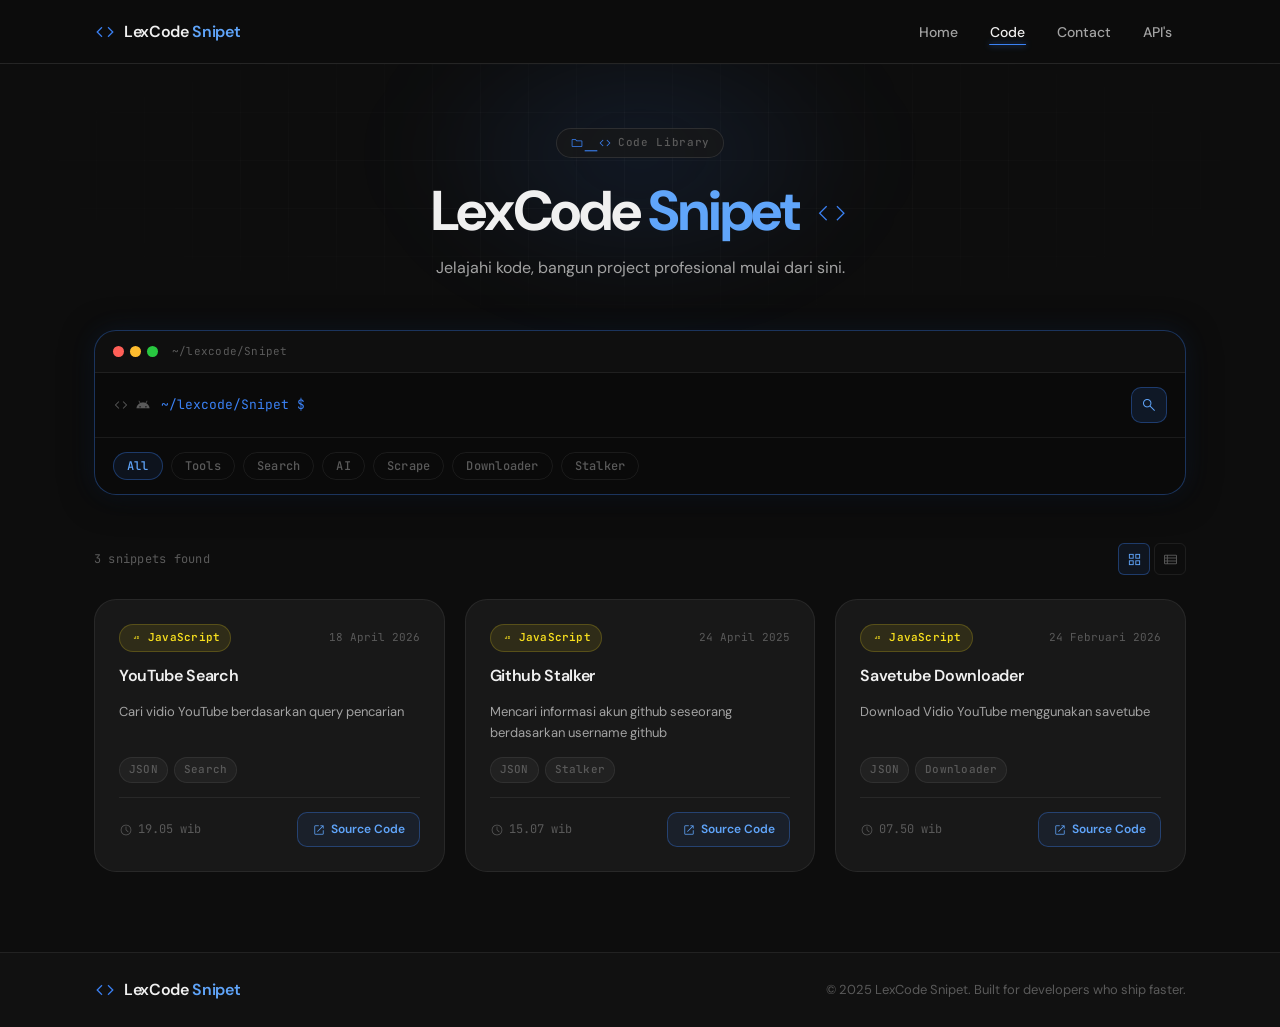
==== explore/index.html @ 73a0dd70 "simple-snippet" ====
<!DOCTYPE html>
<html lang="id">
<head>
    <meta charset="UTF-8">
    <meta name="viewport" content="width=device-width, initial-scale=1.0">
    <meta name="description" content="Jelajahi koleksi snippet kode premium — LexCode Snipet">
    <title>Code Snippets — LexCode Snipet</title>
    <link rel="preconnect" href="https://fonts.googleapis.com">
    <link rel="preconnect" href="https://fonts.gstatic.com" crossorigin>
    <link href="https://fonts.googleapis.com/css2?family=DM+Sans:ital,opsz,wght@0,9..40,300;0,9..40,400;0,9..40,500;0,9..40,600;0,9..40,700&family=JetBrains+Mono:wght@300;400;500;600&display=swap" rel="stylesheet">
    <link rel="stylesheet" href="https://fonts.googleapis.com/css2?family=Material+Symbols+Outlined:opsz,wght,FILL,GRAD@24,300,0,0">

    <link rel="stylesheet" href="snippet.css">
</head>
<body>
    <nav class="navbar" id="navbar">
        <div class="nav-container">
            <a href="../../index.html" class="nav-logo">
                <span class="material-symbols-outlined nav-logo-icon">code</span>
                <span class="nav-logo-text">
                    <span class="logo-lex">LexCode</span><span class="logo-snipet"> Snipet</span>
                </span>
            </a>
            <ul class="nav-menu" id="navMenu">
                <li><a href="../../index.html" class="nav-link">Home</a></li>
                <li><a href="#" class="nav-link active">Code</a></li>
                <li><a href="https://wa.me/6281239075413" class="nav-link">Contact</a></li>
                <li><a href="https://api.lexcode.biz.id" class="nav-link">API's</a></li>
            </ul>
            <button class="burger" id="burger" aria-label="Toggle navigation" aria-expanded="false">
                <span class="burger-line"></span>
                <span class="burger-line"></span>
                <span class="burger-line"></span>
            </button>
        </div>
        <div class="mobile-menu" id="mobileMenu" aria-hidden="true">
            <a href="../../index.html" class="mobile-link">Home</a>
            <a href="#" class="mobile-link active">Code</a>
            <a href="https://wa.me/6281239075413" class="mobile-link">Contact</a>
            <a href="https://api.lexcode.biz.id" class="mobile-link">API's</a>
        </div>
    </nav>

    <main class="snippet-main">
        <header class="page-header">
            <div class="header-bg" aria-hidden="true">
                <div class="bg-grid"></div>
                <div class="bg-glow"></div>
            </div>
            <div class="container">
                <div class="header-content">
                    <div class="header-badge">
                        <span class="material-symbols-outlined">folder_code</span>
                        Code Library
                    </div>
                    <h1 class="page-title">
                        <span class="title-lex">LexCode</span>
                        <span class="title-snipet"> Snipet</span>
                        <span class="title-icon material-symbols-outlined">code</span>
                    </h1>
                    <p class="page-subtitle">
                        Jelajahi kode, bangun project profesional mulai dari sini.
                    </p>
                </div>
            </div>
        </header>

        <section class="search-section">
            <div class="container">
                <div class="terminal-search-wrap">
                    <div class="terminal-toolbar" aria-hidden="true">
                        <span class="dot dot-red"></span>
                        <span class="dot dot-yellow"></span>
                        <span class="dot dot-green"></span>
                        <span class="terminal-label">~/lexcode/Snipet</span>
                    </div>

                    <div class="terminal-input-row">
                        <div class="terminal-icons" aria-hidden="true">
                            <span class="material-symbols-outlined t-icon">code</span>
                            <span class="material-symbols-outlined t-icon">android</span>
                        </div>

                        <span class="terminal-prompt" aria-hidden="true">~/lexcode/Snipet $</span>

                        <input
                            type="text"
                            class="terminal-input"
                            id="searchInput"
                            placeholder="search snippet..."
                            autocomplete="off"
                            spellcheck="false"
                            aria-label="Cari snippet"
                        >

                        <button class="search-btn" id="searchBtn" aria-label="Cari">
                            <span class="material-symbols-outlined">search</span>
                        </button>
                    </div>

                    <div class="filter-tags" role="group" aria-label="Filter kategori">
                        <button class="filter-tag active" data-filter="all">All</button>
                        <button class="filter-tag" data-filter="tools">Tools</button>
                        <button class="filter-tag" data-filter="search">Search</button>
                        <button class="filter-tag" data-filter="ai">AI</button>
                        <button class="filter-tag" data-filter="scrape">Scrape</button>
                        <button class="filter-tag" data-filter="dwn">Downloader</button>
                        <button class="filter-tag" data-filter="stalker">Stalker</button>
                    </div>
                </div>
            </div>
        </section>

        <section class="cards-section">
            <div class="container">
                <div class="result-meta">
                    <span class="result-count" id="resultCount">6 snippets found</span>
                    <div class="view-controls" aria-label="Tampilan">
                        <button class="view-btn active" data-view="grid" aria-label="Grid view">
                            <span class="material-symbols-outlined">grid_view</span>
                        </button>
                        <button class="view-btn" data-view="list" aria-label="List view">
                            <span class="material-symbols-outlined">view_list</span>
                        </button>
                    </div>
                </div>

                <div class="cards-grid" id="cardsGrid">
                    <article class="snippet-card" data-lang="search" data-id="yt_w8cgbl">
                        <div class="card-header">
                            <div class="card-lang-badge javascript">
                                <span class="material-symbols-outlined">javascript</span>
                                JavaScript
                            </div>
                            <span class="card-date">18 April 2026</span>
                        </div>
                        <h3 class="card-title">YouTube Search</h3>
                        <p class="card-desc">
                            Cari vidio YouTube berdasarkan query pencarian
                        </p>
                        <div class="card-tags">
                            <span class="tag">JSON</span>
                            <span class="tag">Search</span>
                        </div>
                        <div class="card-footer">
                            <div class="card-meta">
                                <span class="material-symbols-outlined meta-icon">schedule</span>
                                <span>19.05 wib</span>
                            </div>
                            <a href="/code/ytsearch/?id=yt_w8cgbl" class="card-btn">
                                <span class="material-symbols-outlined">open_in_new</span>
                                Source Code
                            </a>
                        </div>
                    </article>
                    <article class="snippet-card" data-lang="stalker" data-id="gh_kvk5qc">
                        <div class="card-header">
                            <div class="card-lang-badge javascript">
                                <span class="material-symbols-outlined">javascript</span>
                                JavaScript
                            </div>
                            <span class="card-date">24 April 2025</span>
                        </div>
                        <h3 class="card-title">Github Stalker</h3>
                        <p class="card-desc">
                            Mencari informasi akun github seseorang berdasarkan username github
                       </p>
                        <div class="card-tags">
                            <span class="tag">JSON</span>
                            <span class="tag">Stalker</span>
                        </div>
                        <div class="card-footer">
                            <div class="card-meta">
                                <span class="material-symbols-outlined meta-icon">schedule</span>
                                <span>15.07 wib</span>
                            </div>
                            <a href="/code/github-stalk/?id=gh_kvk5qc" class="card-btn">
                                <span class="material-symbols-outlined">open_in_new</span>
                                Source Code
                            </a>
                        </div>
                    </article>
                    <article class="snippet-card" data-lang="dwn" data-id="yt_dl_93GhK2">
                        <div class="card-header">
                            <div class="card-lang-badge javascript">
                                <span class="material-symbols-outlined">javascript</span>
                                JavaScript
                            </div>
                            <span class="card-date">24 Februari 2026</span>
                        </div>
                        <h3 class="card-title">Savetube Downloader</h3>
                        <p class="card-desc">
                            Download Vidio YouTube menggunakan savetube
                        </p>
                        <div class="card-tags">
                            <span class="tag">JSON</span>
                            <span class="tag">Downloader</span>
                        </div>
                        <div class="card-footer">
                            <div class="card-meta">
                                <span class="material-symbols-outlined meta-icon">schedule</span>
                                <span>07.50 wib</span>
                            </div>
                            <a href="/code/savetube-dl/?id=yt_dl_93GhK2" class="card-btn">
                                <span class="material-symbols-outlined">open_in_new</span>
                                Source Code
                            </a>
                        </div>
                    </article>
                </div>
                <div class="empty-state" id="emptyState" hidden>
                    <span class="material-symbols-outlined empty-icon">search_off</span>
                    <h3 class="empty-title">Upps, No snippets found</h3>
                    <p class="empty-desc">Coba kata kunci lain atau pilih filter yang berbeda.</p>
                </div>
            </div>
        </section>
    </main>

    <footer class="footer">
        <div class="container">
            <div class="footer-inner">
                <a href="/index.html" class="nav-logo">
                    <span class="material-symbols-outlined nav-logo-icon">code</span>
                    <span class="nav-logo-text">
                        <span class="logo-lex">LexCode</span><span class="logo-snipet"> Snipet</span>
                    </span>
                </a>
                <p class="footer-copy">&copy; 2025 LexCode Snipet. Built for developers who ship faster.</p>
            </div>
        </div>
    </footer>
    <script src="index.js"></script>
</body>
</html>
---- explore/snippet.css ----
/* ================================================
   LEXCODE SNIPET — snippet.css (Snippet Page)
   ================================================ */

/* ------------------------------------------------
   CSS Variables & Reset (same as landing)
------------------------------------------------ */
:root {
    --bg-primary:      #0d0d0d;
    --bg-secondary:    #111111;
    --bg-card:         #181818;
    --bg-elevated:     #1e1e1e;
    --bg-glass:        rgba(24, 24, 24, 0.72);
    --bg-terminal:     #0a0a0a;

    --border:          rgba(255, 255, 255, 0.07);
    --border-soft:     rgba(255, 255, 255, 0.10);
    --border-hover:    rgba(255, 255, 255, 0.18);
    --border-accent:   rgba(59, 130, 246, 0.35);

    --text-primary:    #f0f0f0;
    --text-secondary:  #a3a3a3;
    --text-muted:      #5a5a5a;

    --accent:          #3b82f6;
    --accent-bright:   #60a5fa;
    --accent-glow:     rgba(59, 130, 246, 0.15);
    --accent-glow-md:  rgba(59, 130, 246, 0.25);

    /* Lang colors */
    --js-color:      #f7df1e;
    --js-bg:         rgba(247, 223, 30, 0.1);
    --node-color:    #68a063;
    --node-bg:       rgba(104, 160, 99, 0.1);
    --py-color:      #3572A5;
    --py-bg:         rgba(53, 114, 165, 0.12);
    --css-color:     #563d7c;
    --css-bg:        rgba(86, 61, 124, 0.12);
    --react-color:   #61dafb;
    --react-bg:      rgba(97, 218, 251, 0.08);

    --radius-sm:   6px;
    --radius-md:   10px;
    --radius-lg:   16px;
    --radius-xl:   22px;
    --radius-full: 9999px;

    --transition-fast:   150ms ease;
    --transition-base:   220ms ease;
    --transition-smooth: 350ms cubic-bezier(0.4, 0, 0.2, 1);

    --shadow-md:    0 4px 16px rgba(0,0,0,0.5);
    --shadow-glow:  0 0 40px rgba(59, 130, 246, 0.12);

    --nav-h: 64px;
    --font-body: 'DM Sans', system-ui, sans-serif;
    --font-mono: 'JetBrains Mono', 'Fira Code', monospace;
}

*, *::before, *::after { box-sizing: border-box; margin: 0; padding: 0; }

html {
    scroll-behavior: smooth;
    scroll-padding-top: var(--nav-h);
    -webkit-text-size-adjust: 100%;
}

body {
    font-family: var(--font-body);
    background-color: var(--bg-primary);
    color: var(--text-primary);
    line-height: 1.6;
    min-height: 100vh;
    overflow-x: hidden;
    -webkit-font-smoothing: antialiased;
}

a    { color: inherit; text-decoration: none; }
ul   { list-style: none; }
img  { display: block; max-width: 100%; }
button { font-family: inherit; cursor: pointer; border: none; background: none; }

.container {
    width: 100%;
    max-width: 1140px;
    margin: 0 auto;
    padding: 0 24px;
}

/* ------------------------------------------------
   ANIMATIONS
------------------------------------------------ */
@keyframes fadeUp {
    from { opacity: 0; transform: translateY(20px); }
    to   { opacity: 1; transform: translateY(0); }
}
@keyframes pulse-glow {
    0%, 100% { opacity: 0.5; }
    50%       { opacity: 0.9; }
}
@keyframes blink {
    0%, 100% { opacity: 1; }
    50%       { opacity: 0; }
}
@keyframes slideDown {
    from { opacity: 0; transform: translateY(-10px); }
    to   { opacity: 1; transform: translateY(0); }
}


/* ------------------------------------------------
   NAVBAR (identical to landing page)
------------------------------------------------ */
.navbar {
    position: fixed;
    top: 0; left: 0; right: 0;
    z-index: 1000;
    height: var(--nav-h);
    background: rgba(13, 13, 13, 0.65);
    backdrop-filter: blur(18px) saturate(180%);
    -webkit-backdrop-filter: blur(18px) saturate(180%);
    border-bottom: 1px solid var(--border-soft);
    transition: background var(--transition-base), box-shadow var(--transition-base);
}
.navbar.scrolled {
    background: rgba(13, 13, 13, 0.92);
    box-shadow: 0 1px 24px rgba(0,0,0,0.6);
}

.nav-container {
    display: flex;
    align-items: center;
    justify-content: space-between;
    height: var(--nav-h);
    max-width: 1140px;
    margin: 0 auto;
    padding: 0 24px;
}

.nav-logo {
    display: flex;
    align-items: center;
    gap: 8px;
    text-decoration: none;
    user-select: none;
}
.nav-logo-icon {
    color: var(--accent);
    font-size: 22px;
    font-variation-settings: 'FILL' 0, 'wght' 300;
}
.nav-logo-text { font-size: 16px; font-weight: 600; letter-spacing: -0.02em; }
.logo-lex    { color: var(--text-primary); }
.logo-snipet { color: var(--accent-bright); }

.nav-menu { display: flex; align-items: center; gap: 4px; }

.nav-link {
    position: relative;
    padding: 6px 14px;
    font-size: 14px;
    font-weight: 500;
    color: var(--text-secondary);
    border-radius: var(--radius-sm);
    transition: color var(--transition-fast);
}
.nav-link::after {
    content: '';
    position: absolute;
    bottom: 2px; left: 50%;
    transform: translateX(-50%);
    width: 0; height: 1.5px;
    background: var(--accent);
    box-shadow: 0 0 6px var(--accent);
    border-radius: var(--radius-full);
    transition: width var(--transition-base);
}
.nav-link:hover, .nav-link.active { color: var(--text-primary); }
.nav-link:hover::after, .nav-link.active::after { width: 60%; }

.burger {
    display: none;
    flex-direction: column;
    gap: 5px;
    width: 32px;
    padding: 4px;
    cursor: pointer;
}
.burger-line {
    display: block;
    width: 100%; height: 1.5px;
    background: var(--text-secondary);
    border-radius: var(--radius-full);
    transition: transform var(--transition-smooth), opacity var(--transition-fast);
}
.burger.open .burger-line:nth-child(1) { transform: translateY(6.5px) rotate(45deg); background: var(--text-primary); }
.burger.open .burger-line:nth-child(2) { opacity: 0; }
.burger.open .burger-line:nth-child(3) { transform: translateY(-6.5px) rotate(-45deg); background: var(--text-primary); }

.mobile-menu {
    display: none;
    flex-direction: column;
    background: rgba(15, 15, 15, 0.97);
    backdrop-filter: blur(20px);
    border-top: 1px solid var(--border);
    padding: 12px 0 16px;
    max-height: 0;
    overflow: hidden;
    transition: max-height 0.35s cubic-bezier(0.4, 0, 0.2, 1);
}
.mobile-menu.open { max-height: 300px; }

.mobile-link {
    padding: 11px 28px;
    font-size: 14px;
    font-weight: 500;
    color: var(--text-secondary);
    transition: color var(--transition-fast), padding-left var(--transition-base);
    border-left: 2px solid transparent;
}
.mobile-link:hover, .mobile-link.active {
    color: var(--text-primary);
    padding-left: 36px;
    border-left-color: var(--accent);
}


/* ------------------------------------------------
   MAIN WRAPPER
------------------------------------------------ */
.snippet-main {
    padding-top: var(--nav-h);
}


/* ------------------------------------------------
   PAGE HEADER
------------------------------------------------ */
.page-header {
    position: relative;
    padding: 64px 0 48px;
    text-align: center;
    overflow: hidden;
}

.header-bg {
    position: absolute;
    inset: 0;
    pointer-events: none;
    z-index: 0;
}
.bg-grid {
    position: absolute;
    inset: 0;
    background-image:
        linear-gradient(rgba(255,255,255,0.025) 1px, transparent 1px),
        linear-gradient(90deg, rgba(255,255,255,0.025) 1px, transparent 1px);
    background-size: 48px 48px;
    mask-image: radial-gradient(ellipse 70% 80% at 50% 40%, black 20%, transparent 80%);
    -webkit-mask-image: radial-gradient(ellipse 70% 80% at 50% 40%, black 20%, transparent 80%);
}
.bg-glow {
    position: absolute;
    top: -60px; left: 50%;
    transform: translateX(-50%);
    width: 500px; height: 300px;
    background: radial-gradient(ellipse, rgba(59, 130, 246, 0.12) 0%, transparent 70%);
    filter: blur(40px);
    animation: pulse-glow 5s ease-in-out infinite;
}

.header-content {
    position: relative;
    z-index: 1;
    animation: fadeUp 0.5s ease both;
}

.header-badge {
    display: inline-flex;
    align-items: center;
    gap: 6px;
    padding: 5px 13px;
    border: 1px solid var(--border-soft);
    border-radius: var(--radius-full);
    background: var(--bg-glass);
    font-size: 11px;
    font-weight: 500;
    font-family: var(--font-mono);
    color: var(--text-muted);
    letter-spacing: 0.06em;
    margin-bottom: 24px;
    backdrop-filter: blur(10px);
}
.header-badge .material-symbols-outlined {
    font-size: 14px;
    color: var(--accent);
    font-variation-settings: 'FILL' 0, 'wght' 300;
}

.page-title {
    font-size: clamp(2rem, 6vw, 3.5rem);
    font-weight: 700;
    letter-spacing: -0.04em;
    line-height: 1.05;
    margin-bottom: 14px;
}
.title-lex    { color: var(--text-primary); }
.title-snipet { color: var(--accent-bright); }
.title-icon {
    display: inline;
    font-size: 0.6em;
    color: var(--accent);
    vertical-align: middle;
    font-variation-settings: 'FILL' 0, 'wght' 200;
    margin-left: 8px;
    position: relative;
    top: -2px;
}

.page-subtitle {
    font-size: 1rem;
    color: var(--text-secondary);
    max-width: 480px;
    margin: 0 auto;
    line-height: 1.7;
}


/* ------------------------------------------------
   TERMINAL SEARCH
------------------------------------------------ */
.search-section {
    padding: 0 0 48px;
}

.terminal-search-wrap {
    border: 1px solid var(--border-soft);
    border-radius: var(--radius-xl);
    background: var(--bg-terminal);
    overflow: hidden;
    box-shadow: 0 4px 32px rgba(0,0,0,0.5), 0 0 0 1px rgba(255,255,255,0.04);
    transition: border-color var(--transition-smooth), box-shadow var(--transition-smooth);
}
.terminal-search-wrap:focus-within {
    border-color: var(--border-accent);
    box-shadow: 0 4px 32px rgba(0,0,0,0.5), 0 0 24px rgba(59, 130, 246, 0.12);
}

/* Toolbar */
.terminal-toolbar {
    display: flex;
    align-items: center;
    gap: 6px;
    padding: 12px 18px;
    border-bottom: 1px solid var(--border);
    background: rgba(255,255,255,0.02);
}
.dot {
    width: 11px; height: 11px;
    border-radius: 50%;
    flex-shrink: 0;
}
.dot-red    { background: #ff5f57; }
.dot-yellow { background: #febc2e; }
.dot-green  { background: #28c840; }

.terminal-label {
    margin-left: 8px;
    font-family: var(--font-mono);
    font-size: 11px;
    color: var(--text-muted);
    letter-spacing: 0.02em;
}

/* Input row */
.terminal-input-row {
    display: flex;
    align-items: center;
    gap: 10px;
    padding: 14px 18px;
    border-bottom: 1px solid var(--border);
}

.terminal-icons {
    display: flex;
    gap: 6px;
    flex-shrink: 0;
}
.t-icon {
    font-size: 16px;
    color: var(--text-muted);
    font-variation-settings: 'FILL' 0, 'wght' 300;
}

.terminal-prompt {
    font-family: var(--font-mono);
    font-size: 13px;
    color: var(--accent);
    flex-shrink: 0;
    user-select: none;
}

.terminal-input {
    flex: 1;
    background: transparent;
    border: none;
    outline: none;
    font-family: var(--font-mono);
    font-size: 14px;
    color: var(--text-primary);
    caret-color: var(--accent);
    letter-spacing: 0.01em;
}
.terminal-input::placeholder {
    color: var(--text-muted);
}

/* Blinking cursor via pseudo on focused empty input */
.terminal-input:focus::placeholder { opacity: 0; }

.search-btn {
    flex-shrink: 0;
    width: 36px; height: 36px;
    border-radius: var(--radius-md);
    background: rgba(59, 130, 246, 0.12);
    border: 1px solid var(--border-accent);
    display: flex;
    align-items: center;
    justify-content: center;
    cursor: pointer;
    transition: background var(--transition-fast), transform var(--transition-fast);
}
.search-btn:hover {
    background: rgba(59, 130, 246, 0.22);
    transform: scale(1.06);
}
.search-btn:active { transform: scale(0.96); }
.search-btn .material-symbols-outlined {
    font-size: 18px;
    color: var(--accent-bright);
    font-variation-settings: 'FILL' 0, 'wght' 300;
}

/* Filter tags */
.filter-tags {
    display: flex;
    flex-wrap: wrap;
    gap: 8px;
    padding: 14px 18px;
}

.filter-tag {
    padding: 5px 13px;
    border-radius: var(--radius-full);
    font-size: 12px;
    font-weight: 500;
    font-family: var(--font-mono);
    color: var(--text-muted);
    border: 1px solid var(--border);
    background: transparent;
    cursor: pointer;
    transition: all var(--transition-fast);
    letter-spacing: 0.02em;
}
.filter-tag:hover {
    color: var(--text-secondary);
    border-color: var(--border-soft);
}
.filter-tag.active {
    color: var(--accent-bright);
    border-color: var(--border-accent);
    background: rgba(59, 130, 246, 0.08);
}


/* ------------------------------------------------
   CARDS SECTION
------------------------------------------------ */
.cards-section {
    padding: 0 0 80px;
}

.result-meta {
    display: flex;
    align-items: center;
    justify-content: space-between;
    margin-bottom: 24px;
}

.result-count {
    font-family: var(--font-mono);
    font-size: 12px;
    color: var(--text-muted);
    letter-spacing: 0.02em;
}

.view-controls {
    display: flex;
    gap: 4px;
}
.view-btn {
    width: 32px; height: 32px;
    border-radius: var(--radius-sm);
    border: 1px solid var(--border);
    background: transparent;
    display: flex;
    align-items: center;
    justify-content: center;
    cursor: pointer;
    transition: all var(--transition-fast);
}
.view-btn .material-symbols-outlined {
    font-size: 17px;
    color: var(--text-muted);
    font-variation-settings: 'FILL' 0, 'wght' 300;
}
.view-btn:hover, .view-btn.active {
    border-color: var(--border-accent);
    background: rgba(59, 130, 246, 0.08);
}
.view-btn.active .material-symbols-outlined,
.view-btn:hover .material-symbols-outlined {
    color: var(--accent-bright);
}


/* Cards Grid */
.cards-grid {
    display: grid;
    grid-template-columns: repeat(3, 1fr);
    gap: 20px;
    transition: grid-template-columns var(--transition-smooth);
}
.cards-grid.view-list {
    grid-template-columns: 1fr;
}

/* Individual card */
.snippet-card {
    display: flex;
    flex-direction: column;
    gap: 14px;
    padding: 24px;
    border: 1px solid var(--border);
    border-radius: var(--radius-xl);
    background: var(--bg-card);
    transition:
        border-color var(--transition-smooth),
        transform var(--transition-smooth),
        box-shadow var(--transition-smooth),
        opacity var(--transition-smooth);
    position: relative;
    overflow: hidden;
    animation: fadeUp 0.4s ease both;
}
.snippet-card::after {
    content: '';
    position: absolute;
    top: 0; left: 0; right: 0;
    height: 1px;
    background: linear-gradient(90deg, transparent, var(--accent-glow-md), transparent);
    opacity: 0;
    transition: opacity var(--transition-smooth);
}
.snippet-card:hover {
    border-color: var(--border-accent);
    transform: translateY(-5px);
    box-shadow: 0 12px 40px rgba(0,0,0,0.5), var(--shadow-glow);
}
.snippet-card:hover::after { opacity: 1; }

.snippet-card.hidden {
    display: none;
}

.card-header {
    display: flex;
    align-items: center;
    justify-content: space-between;
    gap: 8px;
}

.card-lang-badge {
    display: inline-flex;
    align-items: center;
    gap: 5px;
    padding: 4px 10px;
    border-radius: var(--radius-full);
    font-size: 11px;
    font-weight: 600;
    font-family: var(--font-mono);
    letter-spacing: 0.02em;
    border: 1px solid;
}
.card-lang-badge .material-symbols-outlined {
    font-size: 13px;
    font-variation-settings: 'FILL' 0, 'wght' 400;
}

.card-lang-badge.javascript {
    color: var(--js-color);
    background: var(--js-bg);
    border-color: rgba(247, 223, 30, 0.2);
}
.card-lang-badge.nodejs {
    color: var(--node-color);
    background: var(--node-bg);
    border-color: rgba(104, 160, 99, 0.2);
}
.card-lang-badge.python {
    color: #5b9bd5;
    background: rgba(91, 155, 213, 0.1);
    border-color: rgba(91, 155, 213, 0.2);
}
.card-lang-badge.css {
    color: #c792ea;
    background: rgba(199, 146, 234, 0.08);
    border-color: rgba(199, 146, 234, 0.2);
}
.card-lang-badge.react {
    color: var(--react-color);
    background: var(--react-bg);
    border-color: rgba(97, 218, 251, 0.2);
}

.card-date {
    font-family: var(--font-mono);
    font-size: 11px;
    color: var(--text-muted);
}

.card-title {
    font-size: 1rem;
    font-weight: 600;
    color: var(--text-primary);
    letter-spacing: -0.02em;
    line-height: 1.3;
}

.card-desc {
    font-size: 13px;
    color: var(--text-secondary);
    line-height: 1.65;
    flex: 1;
}

.card-tags {
    display: flex;
    flex-wrap: wrap;
    gap: 6px;
}
.tag {
    padding: 3px 9px;
    border-radius: var(--radius-full);
    font-size: 11px;
    font-weight: 500;
    font-family: var(--font-mono);
    color: var(--text-muted);
    background: rgba(255,255,255,0.04);
    border: 1px solid var(--border);
    letter-spacing: 0.02em;
}

.card-footer {
    display: flex;
    align-items: center;
    justify-content: space-between;
    gap: 8px;
    padding-top: 14px;
    border-top: 1px solid var(--border);
    margin-top: auto;
}

.card-meta {
    display: flex;
    align-items: center;
    gap: 5px;
    font-size: 12px;
    color: var(--text-muted);
    font-family: var(--font-mono);
}
.meta-icon {
    font-size: 14px;
    font-variation-settings: 'FILL' 0, 'wght' 300;
}

.card-btn {
    display: inline-flex;
    align-items: center;
    gap: 5px;
    padding: 7px 14px;
    border-radius: var(--radius-md);
    font-size: 12px;
    font-weight: 600;
    font-family: var(--font-body);
    color: var(--accent-bright);
    background: rgba(59, 130, 246, 0.08);
    border: 1px solid var(--border-accent);
    cursor: pointer;
    transition: all var(--transition-fast);
    text-decoration: none;
    white-space: nowrap;
}
.card-btn:hover {
    background: rgba(59, 130, 246, 0.18);
    border-color: var(--accent);
    transform: translateX(2px);
}
.card-btn .material-symbols-outlined {
    font-size: 14px;
    font-variation-settings: 'FILL' 0, 'wght' 300;
}


/* ------------------------------------------------
   EMPTY STATE
------------------------------------------------ */
.empty-state {
    text-align: center;
    padding: 80px 24px;
}
.empty-icon {
    font-size: 48px;
    color: var(--text-muted);
    display: block;
    margin: 0 auto 16px;
    font-variation-settings: 'FILL' 0, 'wght' 200;
}
.empty-title {
    font-size: 1.2rem;
    font-weight: 600;
    color: var(--text-secondary);
    margin-bottom: 8px;
}
.empty-desc {
    font-size: 14px;
    color: var(--text-muted);
}


/* ------------------------------------------------
   FOOTER
------------------------------------------------ */
.footer {
    border-top: 1px solid var(--border);
    padding: 24px 0;
    background: var(--bg-secondary);
}
.footer-inner {
    display: flex;
    align-items: center;
    justify-content: space-between;
    gap: 16px;
    flex-wrap: wrap;
}
.footer-copy {
    font-size: 13px;
    color: var(--text-muted);
}


/* ------------------------------------------------
   RESPONSIVE
------------------------------------------------ */
@media (max-width: 900px) {
    .cards-grid { grid-template-columns: repeat(2, 1fr); }
}

@media (max-width: 640px) {
    :root { --nav-h: 58px; }

    .nav-menu  { display: none; }
    .burger    { display: flex; }
    .mobile-menu { display: flex; }

    .page-header { padding: 48px 0 36px; }
    .search-section { padding: 0 0 36px; }

    .terminal-input-row { flex-wrap: wrap; gap: 8px; }
    .terminal-prompt { display: none; }
    .terminal-icons  { display: none; }

    .cards-grid { grid-template-columns: 1fr; }
    .cards-section { padding: 0 0 56px; }

    .footer-inner { flex-direction: column; text-align: center; }
    .result-meta { flex-wrap: wrap; gap: 10px; }
}

@media (max-width: 400px) {
    .filter-tags { gap: 6px; }
    .filter-tag  { padding: 4px 10px; font-size: 11px; }
}
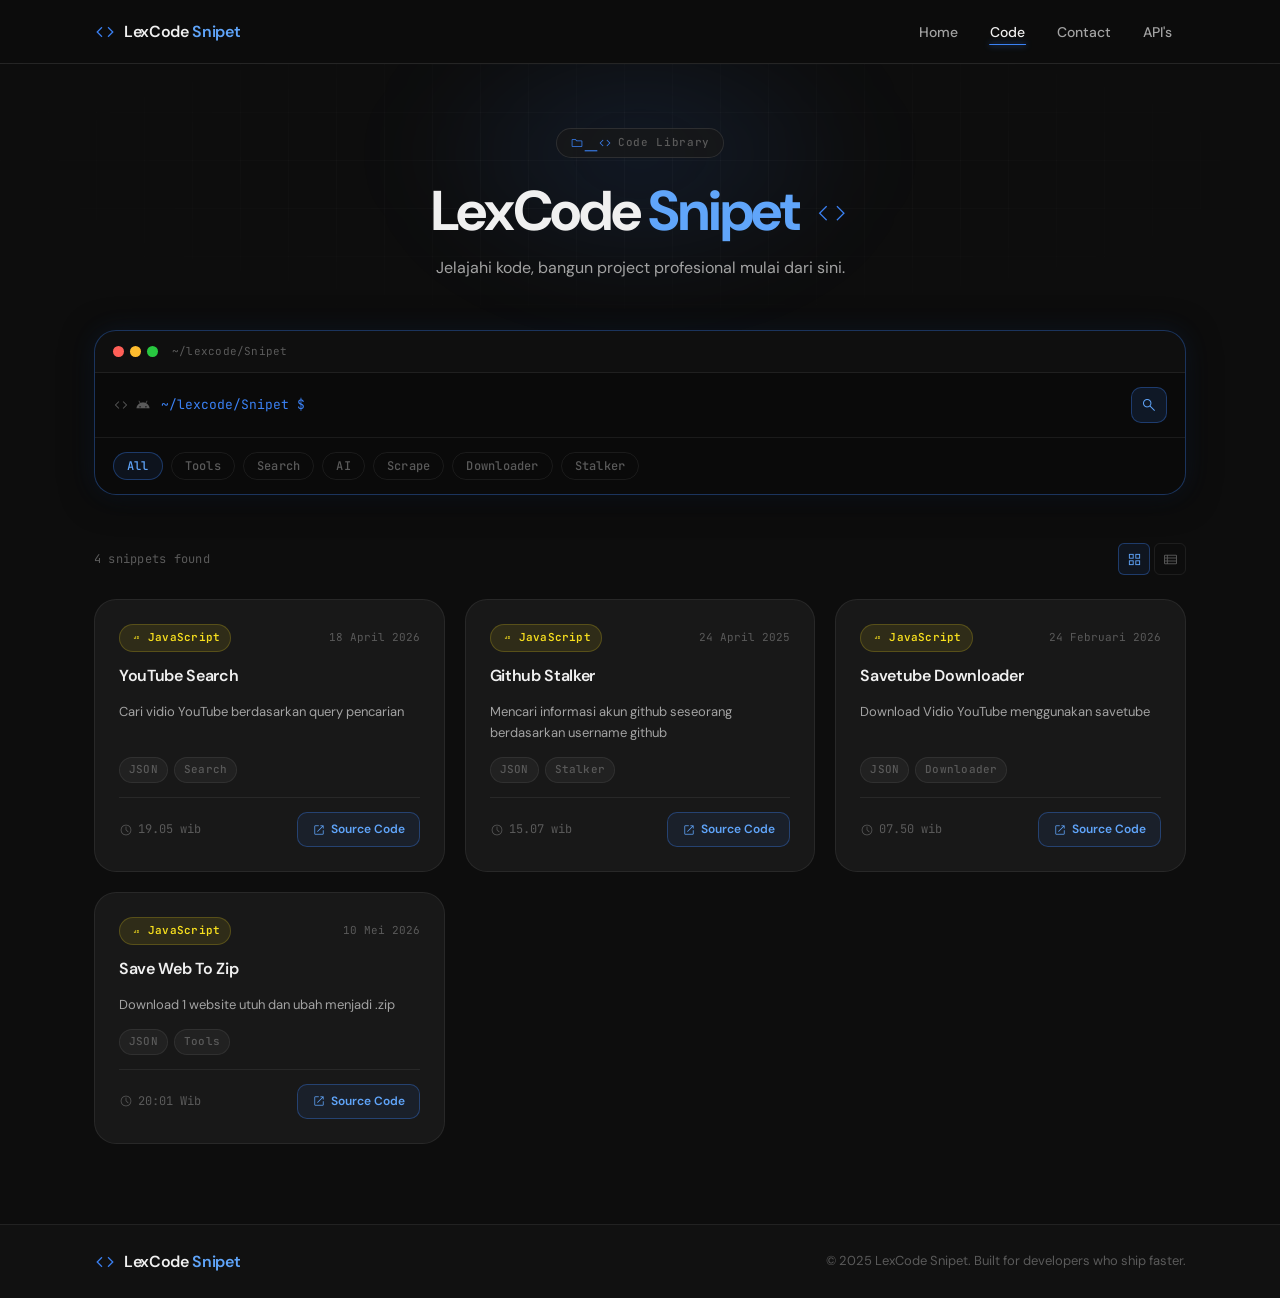
==== commit 2b95ca50: "Add saveweb2zip" ====
--- a/explore/index.html
+++ b/explore/index.html
@@ -10,7 +10,7 @@
     <link href="https://fonts.googleapis.com/css2?family=DM+Sans:ital,opsz,wght@0,9..40,300;0,9..40,400;0,9..40,500;0,9..40,600;0,9..40,700&family=JetBrains+Mono:wght@300;400;500;600&display=swap" rel="stylesheet">
     <link rel="stylesheet" href="https://fonts.googleapis.com/css2?family=Material+Symbols+Outlined:opsz,wght,FILL,GRAD@24,300,0,0">
 
-    <link rel="stylesheet" href="snippet.css">
+    <link rel="stylesheet" href="/explore/snippet.css">
 </head>
 <body>
     <nav class="navbar" id="navbar">
@@ -207,6 +207,32 @@
                             </a>
                         </div>
                     </article>
+                     <article class="snippet-card" data-lang="tools" data-id="sv_2zipLzS">
+                        <div class="card-header">
+                            <div class="card-lang-badge javascript">
+                                <span class="material-symbols-outlined">javascript</span>
+                                JavaScript
+                            </div>
+                            <span class="card-date">10 Mei 2026</span>
+                        </div>
+                        <h3 class="card-title">Save Web To Zip</h3>
+                        <p class="card-desc">
+                            Download 1 website utuh dan ubah menjadi .zip</p>
+                        <div class="card-tags">
+                            <span class="tag">JSON</span>
+                            <span class="tag">Tools</span>
+                        </div>
+                        <div class="card-footer">
+                            <div class="card-meta">
+                                <span class="material-symbols-outlined meta-icon">schedule</span>
+                                <span>20:01 Wib</span>
+                            </div>
+                            <a href="/code/saveweb2zip/?id=sv_2zipLzS" class="card-btn">
+                                <span class="material-symbols-outlined">open_in_new</span>
+                                Source Code
+                            </a>
+                        </div>
+                    </article>
                 </div>
                 <div class="empty-state" id="emptyState" hidden>
                     <span class="material-symbols-outlined empty-icon">search_off</span>
@@ -230,6 +256,6 @@
             </div>
         </div>
     </footer>
-    <script src="index.js"></script>
+    <script src="/explore/index.js"></script>
 </body>
-</html>+</html>
--- a/explore/snippet.css
+++ b/explore/snippet.css
@@ -1,10 +1,3 @@
-/* ================================================
-   LEXCODE SNIPET — snippet.css (Snippet Page)
-   ================================================ */
-
-/* ------------------------------------------------
-   CSS Variables & Reset (same as landing)
------------------------------------------------- */
 :root {
     --bg-primary:      #0d0d0d;
     --bg-secondary:    #111111;
@@ -12,21 +5,17 @@
     --bg-elevated:     #1e1e1e;
     --bg-glass:        rgba(24, 24, 24, 0.72);
     --bg-terminal:     #0a0a0a;
-
     --border:          rgba(255, 255, 255, 0.07);
     --border-soft:     rgba(255, 255, 255, 0.10);
     --border-hover:    rgba(255, 255, 255, 0.18);
     --border-accent:   rgba(59, 130, 246, 0.35);
-
     --text-primary:    #f0f0f0;
     --text-secondary:  #a3a3a3;
     --text-muted:      #5a5a5a;
-
     --accent:          #3b82f6;
     --accent-bright:   #60a5fa;
     --accent-glow:     rgba(59, 130, 246, 0.15);
     --accent-glow-md:  rgba(59, 130, 246, 0.25);
-
     /* Lang colors */
     --js-color:      #f7df1e;
     --js-bg:         rgba(247, 223, 30, 0.1);
@@ -107,10 +96,6 @@
     to   { opacity: 1; transform: translateY(0); }
 }
 
-
-/* ------------------------------------------------
-   NAVBAR (identical to landing page)
------------------------------------------------- */
 .navbar {
     position: fixed;
     top: 0; left: 0; right: 0;
@@ -224,18 +209,10 @@
     border-left-color: var(--accent);
 }
 
-
-/* ------------------------------------------------
-   MAIN WRAPPER
------------------------------------------------- */
 .snippet-main {
     padding-top: var(--nav-h);
 }
 
-
-/* ------------------------------------------------
-   PAGE HEADER
------------------------------------------------- */
 .page-header {
     position: relative;
     padding: 64px 0 48px;
@@ -325,10 +302,6 @@
     line-height: 1.7;
 }
 
-
-/* ------------------------------------------------
-   TERMINAL SEARCH
------------------------------------------------- */
 .search-section {
     padding: 0 0 48px;
 }
@@ -415,7 +388,6 @@
     color: var(--text-muted);
 }
 
-/* Blinking cursor via pseudo on focused empty input */
 .terminal-input:focus::placeholder { opacity: 0; }
 
 .search-btn {
@@ -472,10 +444,6 @@
     background: rgba(59, 130, 246, 0.08);
 }
 
-
-/* ------------------------------------------------
-   CARDS SECTION
------------------------------------------------- */
 .cards-section {
     padding: 0 0 80px;
 }
@@ -711,10 +679,6 @@
     font-variation-settings: 'FILL' 0, 'wght' 300;
 }
 
-
-/* ------------------------------------------------
-   EMPTY STATE
------------------------------------------------- */
 .empty-state {
     text-align: center;
     padding: 80px 24px;
@@ -758,10 +722,6 @@
     color: var(--text-muted);
 }
 
-
-/* ------------------------------------------------
-   RESPONSIVE
------------------------------------------------- */
 @media (max-width: 900px) {
     .cards-grid { grid-template-columns: repeat(2, 1fr); }
 }
